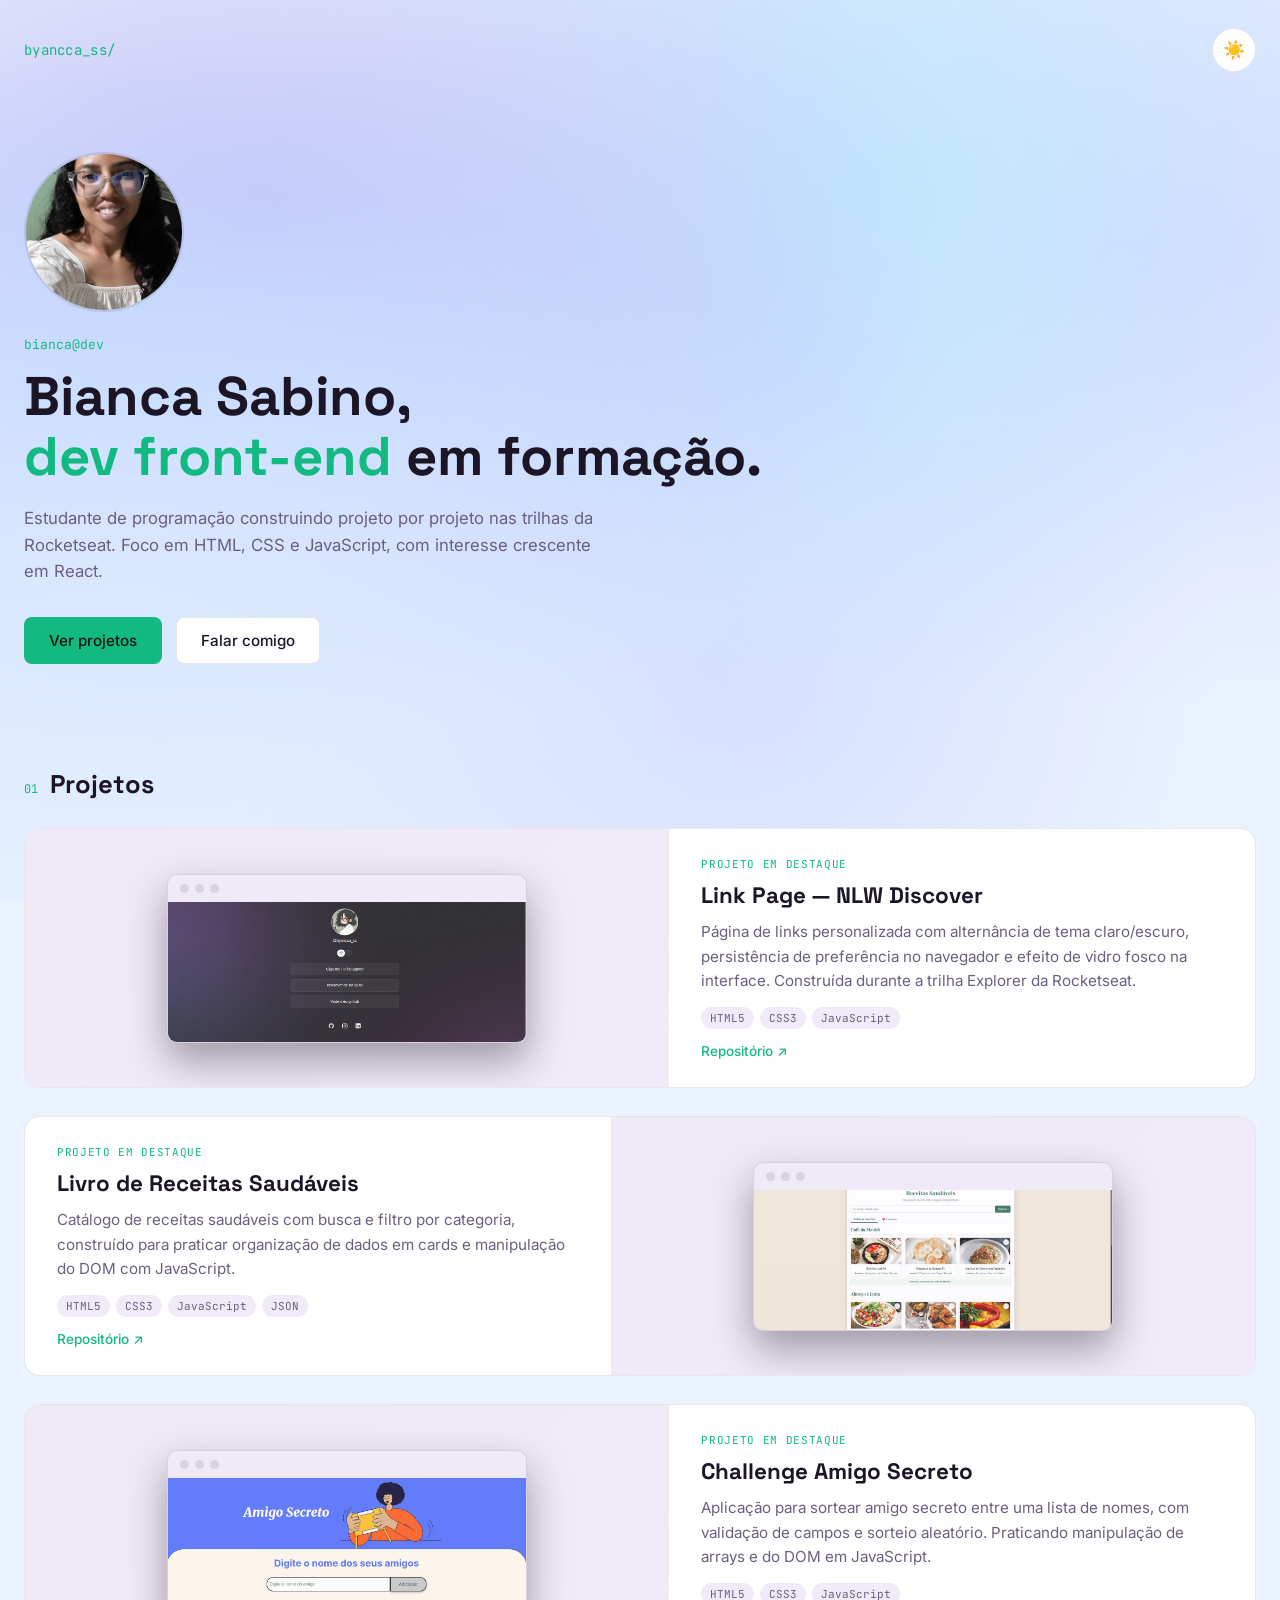
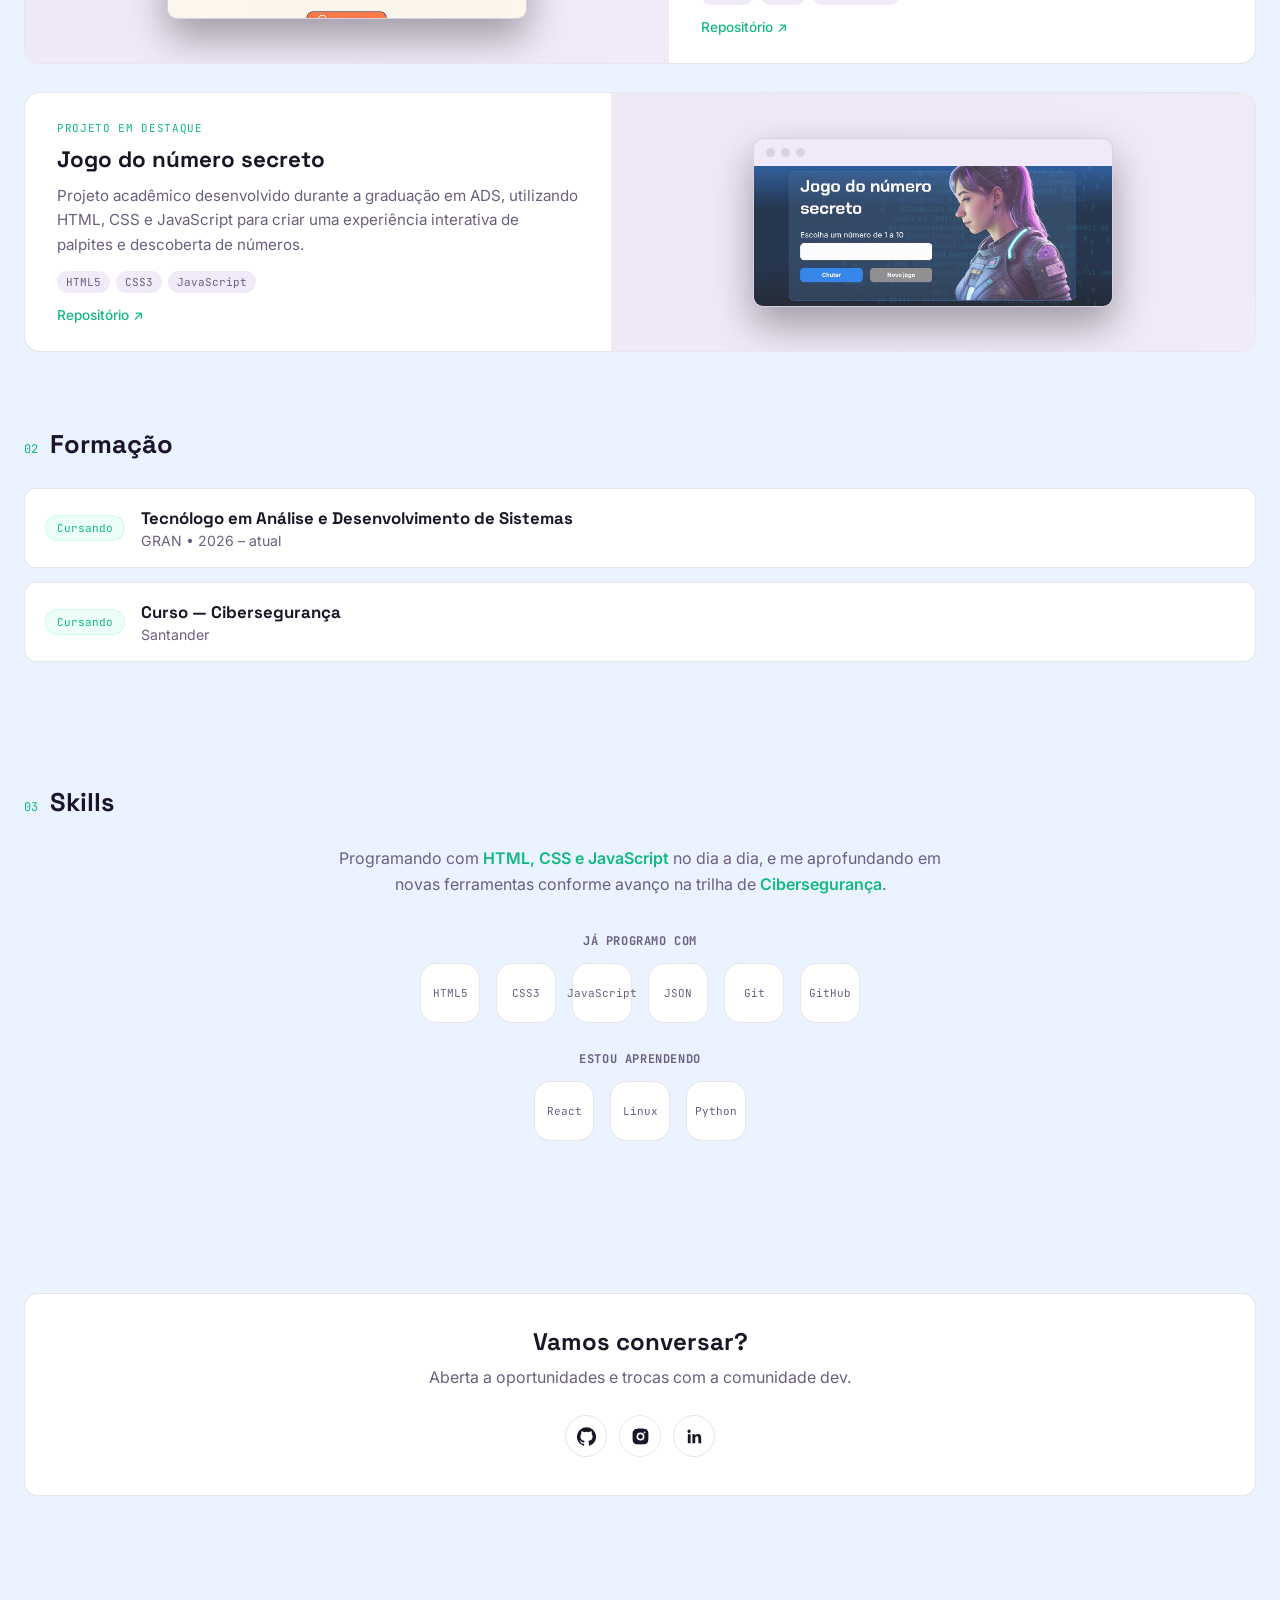
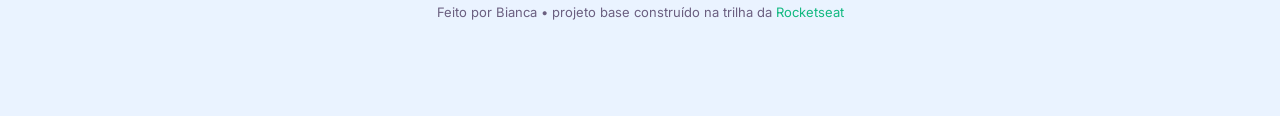
==== index.html @ 756ed92d "Move arquivos para raiz do repositório" ====
<!DOCTYPE html>
<html lang="pt-br">

<head>
  <meta charset="UTF-8" />
  <meta name="viewport" content="width=device-width, initial-scale=1.0" />
  <title>Bianca Sabino — Dev Front-end</title>
  <meta name="description" content="Portfólio de Bianca Sabino (@byancca_ss), desenvolvedora front-end em formação." />

  <link rel="preconnect" href="https://fonts.googleapis.com">
  <link rel="preconnect" href="https://fonts.gstatic.com" crossorigin>
  <link
    href="https://fonts.googleapis.com/css2?family=Space+Grotesk:wght@400..700&family=Inter:wght@400;500;600&family=JetBrains+Mono:wght@400;500&display=swap"
    rel="stylesheet">

  <link rel="stylesheet" href="style.css" />
</head>

<body>

  <div class="wrap">
    <header>
      <a href="#top" class="logo">byancca_ss/</a>
      <div class="header-actions">
        <button id="theme-toggle" aria-pressed="false" aria-label="Alternar para modo claro">🌙</button>
      </div>
    </header>

    <section class="hero" id="top">
      <img class="hero-avatar" src="./assets/avatar.png"
        alt="Ilustração de avatar de Bianca Sabino, estilo anime, óculos, cabelo cacheado escuro" />
      <p class="terminal-line"><span class="prompt">bianca@dev</span></p>
      <h1>Bianca Sabino,<br><span class="accent">dev front-end</span> em formação.</h1>
      <p class="lede">Estudante de programação construindo projeto por projeto nas trilhas da Rocketseat. Foco em HTML,
        CSS e JavaScript, com interesse crescente em React.</p>
      <div class="hero-ctas">
        <a class="btn btn-primary" href="#projects">Ver projetos</a>
        <a class="btn btn-ghost" href="#contact">Falar comigo</a>
      </div>
    </section>

    <!-- ===================== PROJETOS EM DESTAQUE ===================== -->
    <section id="projects">
      <div class="section-head">
        <span class="tag">01</span>
        <h2>Projetos</h2>
      </div>

      <div class="featured-projects">

        <article class="featured-card">
          <div class="featured-media">
            <div class="browser-mock">
              <div class="bar"><span></span><span></span><span></span></div>
              <div class="screen">
                <img src="./assets/projeto-1.jpg" alt="Print da tela do projeto Link Page"
                  onerror="this.style.display='none'">
              </div>
            </div>
          </div>
          <div class="featured-body">
            <span class="featured-eyebrow">Projeto em destaque</span>
            <h3>Link Page — NLW Discover</h3>
            <p>Página de links personalizada com alternância de tema claro/escuro, persistência de preferência no
              navegador e efeito de vidro fosco na interface. Construída durante a trilha Explorer da Rocketseat.</p>
            <div class="stack">
              <span>HTML5</span><span>CSS3</span><span>JavaScript</span>
            </div>
            <div class="project-links">
              <a href="https://github.com/Biannca-24/Projeto-discover-da-NLW" target="_blank" rel="noopener">Repositório
                ↗</a>
            </div>
          </div>
        </article>

        <article class="featured-card">
          <div class="featured-media">
            <div class="browser-mock">
              <div class="bar"><span></span><span></span><span></span></div>
              <div class="screen">
                <img src="./assets/projeto-2.jpg" alt="Print da tela do projeto Livro de Receitas Saudáveis"
                  onerror="this.style.display='none'">
              </div>
            </div>
          </div>
          <div class="featured-body">
            <span class="featured-eyebrow">Projeto em destaque</span>
            <h3>Livro de Receitas Saudáveis</h3>
            <p>Catálogo de receitas saudáveis com busca e filtro por categoria, construído para praticar organização de
              dados em cards e manipulação do DOM com JavaScript.</p>
            <div class="stack">
              <span>HTML5</span><span>CSS3</span><span>JavaScript</span><span>JSON</span>
            </div>
            <div class="project-links">
              <a href="https://github.com/Biannca-24/livro-de-receitas-saud-veis" target="_blank" rel="noopener">Repositório ↗</a>
            </div>
          </div>
        </article>

        <article class="featured-card">
          <div class="featured-media">
            <div class="browser-mock">
              <div class="bar"><span></span><span></span><span></span></div>
              <div class="screen">
                <img src="./assets/projeto-3.jpg" alt="Print da tela do projeto Amigo Secreto"
                  onerror="this.style.display='none'">
              </div>
            </div>
          </div>
          <div class="featured-body">
            <span class="featured-eyebrow">Projeto em destaque</span>
            <h3>Challenge Amigo Secreto</h3>
            <p>Aplicação para sortear amigo secreto entre uma lista de nomes, com validação de campos e sorteio
              aleatório. Praticando manipulação de arrays e do DOM em JavaScript.</p>
            <div class="stack">
              <span>HTML5</span><span>CSS3</span><span>JavaScript</span>
            </div>
            <div class="project-links">
              <a href="https://github.com/Biannca-24/challenge_amigo_secreto" target="_blank" rel="noopener">Repositório ↗</a>
            </div>
          </div>
        </article>


      <article class="featured-card">
        <div class="featured-media">
          <div class="browser-mock">
            <div class="bar"><span></span><span></span><span></span></div>
            <div class="screen">
              <img src="./assets/projeto-4.jpg" alt="Print da tela do projeto Amigo Secreto"
                onerror="this.style.display='none'">
            </div>
          </div>
        </div>
        <div class="featured-body">
          <span class="featured-eyebrow">Projeto em destaque</span>
          <h3>Jogo do número secreto</h3>
          <p>Projeto acadêmico desenvolvido durante a graduação em ADS, utilizando HTML, CSS e JavaScript para criar uma experiência interativa de palpites e descoberta de números.</p>
          <div class="stack">
            <span>HTML5</span><span>CSS3</span><span>JavaScript</span>
          </div>
          <div class="project-links">
            <a href="https://github.com/Biannca-24/jogo-do-numero-secreto/tree/main" target="_blank" rel="noopener">Repositório ↗</a>
          </div>
        </div>
      </article>

      <!-- ===================== FORMAÇÃO ===================== -->
      <section id="education">
        <div class="section-head">
          <span class="tag">02</span>
          <h2>Formação</h2>
        </div>
        <div class="education-list">

          <div class="education-item">
            <span class="education-status status-progress">Cursando</span>
            <div class="education-info">
              <h3>Tecnólogo em Análise e Desenvolvimento de Sistemas</h3>
              <p>GRAN • 2026 – atual</p>
            </div>
          </div>

          <div class="education-item">
            <span class="education-status status-progress">Cursando</span>
            <div class="education-info">
              <h3>Curso — Cibersegurança</h3>
              <p>Santander</p>
            </div>
          </div>

        </div>
      </section>

      <!-- ===================== SKILLS COM ÍCONES ===================== -->
      <section id="skills">
        <div class="section-head">
          <span class="tag">03</span>
          <h2>Skills</h2>
        </div>

        <div class="skills-intro">
          <p>Programando com <span class="accent">HTML, CSS e JavaScript</span> no dia a dia, e me aprofundando em
            novas ferramentas conforme avanço na trilha de <span class="accent">Cibersegurança</span>.</p>
        </div>

        <div class="icon-group">
          <h4>Já programo com</h4>
          <div class="icon-row">
            <div class="tech-icon">
              <img src="https://cdn.simpleicons.org/html5/E34F26" alt="HTML5" loading="lazy"
                onerror="if(!this.dataset.fallback){this.dataset.fallback='1';this.src='https://cdn.jsdelivr.net/npm/simple-icons@latest/icons/html5.svg';}else{this.classList.add('icon-error');}" />
              <span class="fallback">HTML5</span>
              <span class="tooltip">HTML5</span>
            </div>
            <div class="tech-icon">
              <img src="https://cdn.simpleicons.org/css3/1572B6" alt="CSS3" loading="lazy"
                onerror="if(!this.dataset.fallback){this.dataset.fallback='1';this.src='https://cdn.jsdelivr.net/npm/simple-icons@latest/icons/css3.svg';}else{this.classList.add('icon-error');}" />
              <span class="fallback">CSS3</span>
              <span class="tooltip">CSS3</span>
            </div>
            <div class="tech-icon">
              <img src="https://cdn.simpleicons.org/javascript/F7DF1E" alt="JavaScript" loading="lazy"
                onerror="if(!this.dataset.fallback){this.dataset.fallback='1';this.src='https://cdn.jsdelivr.net/npm/simple-icons@latest/icons/javascript.svg';}else{this.classList.add('icon-error');}" />
              <span class="fallback">JavaScript</span>
              <span class="tooltip">JavaScript</span>
            </div>
            <div class="tech-icon">
              <img src="https://cdn.simpleicons.org/json/F5DE19" alt="JSON" loading="lazy"
                onerror="if(!this.dataset.fallback){this.dataset.fallback='1';this.src='https://cdn.jsdelivr.net/npm/simple-icons@latest/icons/json.svg';}else{this.classList.add('icon-error');}" />
              <span class="fallback">JSON</span>
              <span class="tooltip">JSON</span>
            </div>
            <div class="tech-icon">
              <img src="https://cdn.simpleicons.org/git/F05032" alt="Git" loading="lazy"
                onerror="if(!this.dataset.fallback){this.dataset.fallback='1';this.src='https://cdn.jsdelivr.net/npm/simple-icons@latest/icons/git.svg';}else{this.classList.add('icon-error');}" />
              <span class="fallback">Git</span>
              <span class="tooltip">Git</span>
            </div>
            <div class="tech-icon">
              <img class="invertable" src="https://cdn.simpleicons.org/github/FFFFFF" alt="GitHub" loading="lazy"
                onerror="if(!this.dataset.fallback){this.dataset.fallback='1';this.src='https://cdn.jsdelivr.net/npm/simple-icons@latest/icons/github.svg';}else{this.classList.add('icon-error');}" />
              <span class="fallback">GitHub</span>
              <span class="tooltip">GitHub</span>
            </div>
          </div>
        </div>

        <div class="icon-group">
          <h4>Estou aprendendo</h4>
          <div class="icon-row">
            <div class="tech-icon">
              <img src="https://cdn.simpleicons.org/react/61DAFB" alt="React" loading="lazy"
                onerror="if(!this.dataset.fallback){this.dataset.fallback='1';this.src='https://cdn.jsdelivr.net/npm/simple-icons@latest/icons/react.svg';}else{this.classList.add('icon-error');}" />
              <span class="fallback">React</span>
              <span class="tooltip">React</span>
            </div>
            <div class="tech-icon">
              <img src="https://cdn.simpleicons.org/linux/FCC624" alt="Linux" loading="lazy"
                onerror="if(!this.dataset.fallback){this.dataset.fallback='1';this.src='https://cdn.jsdelivr.net/npm/simple-icons@latest/icons/linux.svg';}else{this.classList.add('icon-error');}" />
              <span class="fallback">Linux</span>
              <span class="tooltip">Linux</span>
            </div>
            <div class="tech-icon">
              <img src="https://cdn.simpleicons.org/python/3776AB" alt="Python" loading="lazy"
                onerror="if(!this.dataset.fallback){this.dataset.fallback='1';this.src='https://cdn.jsdelivr.net/npm/simple-icons@latest/icons/python.svg';}else{this.classList.add('icon-error');}" />
              <span class="fallback">Python</span>
              <span class="tooltip">Python</span>
            </div>
          </div>
        </div>
      </section>

      <!-- ===================== CONTATO ===================== -->
      <section id="contact">
        <div class="contact-card">
          <h2 class="contact-title">Vamos conversar?</h2>
          <p>Aberta a oportunidades e trocas com a comunidade dev.</p>
          <div class="social-row">
            <a href="https://github.com/Biannca-24" target="_blank" rel="noopener" aria-label="GitHub">
              <svg viewBox="0 0 24 24">
                <path
                  d="M12 .3a12 12 0 0 0-3.79 23.4c.6.11.82-.26.82-.58v-2.03c-3.34.73-4.04-1.61-4.04-1.61-.55-1.39-1.34-1.76-1.34-1.76-1.09-.75.08-.73.08-.73 1.2.09 1.84 1.24 1.84 1.24 1.07 1.83 2.81 1.3 3.5.99.11-.78.42-1.3.76-1.6-2.67-.3-5.47-1.33-5.47-5.93 0-1.31.47-2.38 1.24-3.22-.12-.3-.54-1.52.12-3.18 0 0 1.01-.32 3.3 1.23a11.5 11.5 0 0 1 6 0c2.29-1.55 3.3-1.23 3.3-1.23.66 1.66.24 2.88.12 3.18.77.84 1.24 1.91 1.24 3.22 0 4.61-2.81 5.63-5.49 5.92.43.37.81 1.1.81 2.22v3.29c0 .32.22.7.83.58A12 12 0 0 0 12 .3Z" />
              </svg>
            </a>
            <a href="https://www.instagram.com/byancca_ss/" target="_blank" rel="noopener" aria-label="Instagram">
              <svg viewBox="0 0 24 24" fill-rule="evenodd" clip-rule="evenodd">
                <path
                  d="M12 2c2.72 0 3.06.01 4.12.06 1.06.05 1.79.22 2.43.47.66.26 1.21.6 1.76 1.15.55.55.9 1.1 1.15 1.76.25.64.42 1.37.47 2.43.05 1.06.06 1.4.06 4.13s-.01 3.06-.06 4.12c-.05 1.06-.22 1.79-.47 2.43a4.9 4.9 0 0 1-1.15 1.76 4.9 4.9 0 0 1-1.76 1.15c-.64.25-1.37.42-2.43.47-1.06.05-1.4.06-4.12.06s-3.06-.01-4.13-.06c-1.06-.05-1.79-.22-2.43-.47a4.9 4.9 0 0 1-1.76-1.15 4.9 4.9 0 0 1-1.15-1.76c-.25-.64-.42-1.37-.47-2.43C2.01 15.06 2 14.72 2 12s.01-3.06.06-4.12c.05-1.06.22-1.79.47-2.43a4.9 4.9 0 0 1 1.15-1.76A4.9 4.9 0 0 1 5.44 2.53c.64-.25 1.37-.42 2.43-.47C8.94 2.01 9.28 2 12 2Zm0 5a5 5 0 1 1 0 10 5 5 0 0 1 0-10Zm0 2a3 3 0 1 0 0 6 3 3 0 0 0 0-6Zm5.2-3.4a1.17 1.17 0 1 1 0 2.34 1.17 1.17 0 0 1 0-2.34Z" />
              </svg>
            </a>
            <a href="https://www.linkedin.com/in/bianca-sabino-b0027b300/" target="_blank" rel="noopener"
              aria-label="LinkedIn">
              <svg viewBox="0 0 24 24">
                <path
                  d="M20.45 20.45h-3.56v-5.57c0-1.33-.02-3.04-1.85-3.04-1.86 0-2.14 1.45-2.14 2.94v5.67H9.34V9h3.42v1.56h.05c.48-.9 1.63-1.85 3.36-1.85 3.6 0 4.27 2.37 4.27 5.45v6.29ZM5.34 7.43a2.07 2.07 0 1 1 0-4.13 2.07 2.07 0 0 1 0 4.13ZM7.12 20.45H3.55V9h3.57v11.45Z" />
              </svg>
            </a>
          </div>
        </div>
      </section>

      <footer>
        Feito por Bianca • projeto base construído na trilha da <a href="https://rocketseat.com.br" target="_blank"
          rel="noopener">Rocketseat</a>
      </footer>
  </div>

  <script src="script.js"></script>
</body>

</html>
---- style.css ----
/* =========================================
   1. VARIÁVEIS DE TEMA (dark = padrão, light = classe .light no <html>)
   ========================================= */
:root {
  --bg: #100c18;
  --bg-2: #17111f;
  --surface: #1c1526;
  --surface-hover: #241b33;
  --stroke: rgba(255, 255, 255, 0.09);
  --text: #f3eefb;
  --muted: #a898c2;
  --mint: #7ef9c4;
  --pink: #ff7ab8;
  --accent: #38bdf8;

  /* fundo em mesh gradient (tons de azul) */
  --bg-color: #0a0e1a;
  --bg-gradient:
    radial-gradient(at 10.41% 69.15%, #0a0e1a 0px, transparent 50%),
    radial-gradient(at 14.86% 43.06%, #1e3a8a 0px, transparent 50%),
    radial-gradient(at 19.81% 24.96%, #4c3aad 0px, transparent 50%),
    radial-gradient(at 65.17% 21.68%, #38bdf8 0px, transparent 50%),
    radial-gradient(at 55.71% 73.62%, #6c8dfa 0px, transparent 50%),
    radial-gradient(at 88.71% 27.36%, #6e78ff 0px, transparent 50%);
}

html.light {
  --bg: #f6f2fb;
  --bg-2: #efe8f7;
  --surface: #ffffff;
  --surface-hover: #f1eaf9;
  --stroke: rgba(20, 10, 30, 0.1);
  --text: #1b1526;
  --muted: #6b5f80;
  --mint: #12b981;
  --pink: #d1428a;
  --accent: #0284c7;

  /* mesma paleta azul, só que clara — pro modo light */
  --bg-color: #eaf3ff;
  --bg-gradient:
    radial-gradient(at 10.41% 69.15%, #dbe9ff 0px, transparent 50%),
    radial-gradient(at 14.86% 43.06%, #bcd4ff 0px, transparent 50%),
    radial-gradient(at 19.81% 24.96%, #c9c3f5 0px, transparent 50%),
    radial-gradient(at 65.17% 21.68%, #bfe8fd 0px, transparent 50%),
    radial-gradient(at 55.71% 73.62%, #d3ddff 0px, transparent 50%),
    radial-gradient(at 88.71% 27.36%, #d6d9ff 0px, transparent 50%);
}

/* =========================================
   2. RESET BÁSICO
   ========================================= */
* { margin: 0; padding: 0; box-sizing: border-box; }
html { scroll-behavior: smooth; }
a { color: inherit; }
img { display: block; max-width: 100%; }

:focus-visible {
  outline: 2px solid var(--accent);
  outline-offset: 3px;
  border-radius: 4px;
}

/* =========================================
   3. BODY / FUNDO EM MESH GRADIENT (azul)
   ========================================= */
body {
  background-color: var(--bg-color);
  background-image: var(--bg-gradient);
  background-attachment: fixed;
  color: var(--text);
  font-family: 'Inter', sans-serif;
  transition: background-color 0.4s ease, color 0.3s ease;
  min-height: 100vh;
  overflow-x: hidden;
}

/* .wrap agora é fluido: cresce até 1300px, mas nunca estoura a tela */
.wrap {
  width: 100%;
  max-width: 1300px;
  margin: 0 auto;
  padding: 0 24px;
}

/* =========================================
   4. HEADER (logo + botão de tema)
   ========================================= */
header {
  display: flex;
  align-items: center;
  justify-content: space-between;
  padding: 28px 0 8px;
}

.logo {
  font-family: 'JetBrains Mono', monospace;
  font-size: 14px;
  color: var(--mint);
  text-decoration: none;
  letter-spacing: 0.02em;
}

#theme-toggle {
  width: 44px;
  height: 44px;
  border-radius: 50%;
  border: 1px solid var(--stroke);
  background: var(--surface);
  cursor: pointer;
  font-size: 18px;
  display: flex;
  align-items: center;
  justify-content: center;
  transition: background 0.2s, border-color 0.2s;
}
#theme-toggle:hover { background: var(--surface-hover); border-color: var(--mint); }

/* =========================================
   5. HERO
   ========================================= */
.hero { padding: 72px 0 56px; }

.hero-avatar {
  width: 160px;
  height: 160px;
  border-radius: 50%;
  border: 2px solid var(--stroke);
  object-fit: cover;
  margin-bottom: 24px;
}

.terminal-line {
  font-family: 'JetBrains Mono', monospace;
  font-size: 13px;
  color: var(--muted);
  margin-bottom: 14px;
}
.terminal-line .prompt { color: var(--mint); }

h1 {
  font-family: 'Space Grotesk', sans-serif;
  font-weight: 700;
  font-size: clamp(2rem, 6vw, 3.4rem);
  line-height: 1.1;
  margin-bottom: 18px;
}
h1 .accent { color: var(--mint); }

.hero p.lede {
  max-width: 52ch;
  color: var(--muted);
  font-size: 1.05rem;
  line-height: 1.6;
  margin-bottom: 32px;
}

.hero-ctas {
  display: flex;
  flex-wrap: wrap;
  gap: 14px;
}

.btn {
  display: inline-flex;
  align-items: center;
  gap: 8px;
  padding: 13px 24px;
  border-radius: 8px;
  text-decoration: none;
  font-weight: 500;
  font-size: 0.95rem;
  transition: transform 0.15s ease, background 0.2s;
  border: 1px solid transparent;
}
.btn-primary { background: var(--mint); color: #0d1410; }
.btn-primary:hover { transform: translateY(-2px); }

.btn-ghost {
  border-color: var(--stroke);
  color: var(--text);
  background: var(--surface);
}
.btn-ghost:hover { border-color: var(--mint); transform: translateY(-2px); }

/* =========================================
   6. CABEÇALHO DE SEÇÃO
   ========================================= */
section { padding: 48px 0; }

.section-head {
  display: flex;
  align-items: baseline;
  gap: 12px;
  margin-bottom: 28px;
}
.section-head .tag {
  font-family: 'JetBrains Mono', monospace;
  font-size: 12px;
  color: var(--mint);
}
.section-head h2 {
  font-family: 'Space Grotesk', sans-serif;
  font-size: 1.6rem;
  font-weight: 700;
}

/* =========================================
   7. PROJETOS EM DESTAQUE (featured, imagem + texto alternando lado)
   ========================================= */
.featured-projects {
  display: flex;
  flex-direction: column;
  gap: 28px;
}

.featured-card {
  display: grid;
  grid-template-columns: 1.1fr 1fr;
  gap: 0;
  background: var(--surface);
  border: 1px solid var(--stroke);
  border-radius: 16px;
  overflow: hidden;
  transition: border-color 0.2s, transform 0.2s;
}
.featured-card:hover { border-color: var(--mint); transform: translateY(-3px); }

/* inverte a ordem visual em cards pares, criando o zig-zag */
.featured-card:nth-child(even) { grid-template-columns: 1fr 1.1fr; }
.featured-card:nth-child(even) .featured-media { order: 2; }
.featured-card:nth-child(even) .featured-body { order: 1; }

.featured-media {
  position: relative;
  background: linear-gradient(135deg, var(--bg-2), var(--surface-hover));
  min-height: 220px;
  display: flex;
  align-items: center;
  justify-content: center;
  padding: 24px;
}

/* "mockup" de navegador feito só em CSS, sem precisar de print real */
.browser-mock {
  width: 100%;
  max-width: 360px;
  border-radius: 10px;
  overflow: hidden;
  border: 1px solid var(--stroke);
  background: var(--bg-2);
  box-shadow: 0 18px 40px rgba(0,0,0,0.35);
}
.browser-mock .bar {
  display: flex;
  gap: 6px;
  padding: 9px 12px;
  background: rgba(255,255,255,0.04);
}
.browser-mock .bar span {
  width: 9px; height: 9px; border-radius: 50%;
  background: var(--stroke);
}
.browser-mock .screen {
  position: relative;
  height: 140px;
  overflow: hidden;
  background: var(--bg-gradient), var(--bg-color);
  background-size: cover;
  opacity: 0.85;
}

/* print real do projeto — cobre o gradiente quando existe */
.browser-mock .screen img {
  position: absolute;
  inset: 0;
  width: 100%;
  height: 100%;
  object-fit: cover;
}

.featured-body {
  padding: 28px 32px;
  display: flex;
  flex-direction: column;
  justify-content: center;
  gap: 10px;
}

.featured-eyebrow {
  font-family: 'JetBrains Mono', monospace;
  font-size: 11px;
  color: var(--mint);
  text-transform: uppercase;
  letter-spacing: 0.06em;
}

.featured-body h3 {
  font-family: 'Space Grotesk', sans-serif;
  font-size: 1.4rem;
}

.featured-body p {
  color: var(--muted);
  font-size: 0.95rem;
  line-height: 1.6;
}

/* cards simples (sem imagem) — usados pros próximos projetos a adicionar */
.projects-grid {
  display: grid;
  grid-template-columns: repeat(auto-fit, minmax(240px, 1fr));
  gap: 20px;
  margin-top: 20px;
}

.project-card {
  background: var(--surface);
  border: 1px solid var(--stroke);
  border-radius: 12px;
  padding: 24px;
  display: flex;
  flex-direction: column;
  gap: 12px;
  transition: border-color 0.2s, transform 0.2s;
}
.project-card:hover { border-color: var(--mint); transform: translateY(-3px); }

.project-card .index {
  font-family: 'JetBrains Mono', monospace;
  font-size: 12px;
  color: var(--muted);
}

.project-card h3 {
  font-family: 'Space Grotesk', sans-serif;
  font-size: 1.15rem;
}

.project-card p {
  color: var(--muted);
  font-size: 0.92rem;
  line-height: 1.55;
  flex-grow: 1;
}

.stack {
  display: flex;
  flex-wrap: wrap;
  gap: 6px;
  margin: 4px 0;
}
.stack span {
  font-family: 'JetBrains Mono', monospace;
  font-size: 11px;
  padding: 4px 9px;
  border-radius: 999px;
  background: var(--surface-hover);
  color: var(--muted);
}

.project-links {
  display: flex;
  gap: 16px;
  font-size: 0.85rem;
  font-weight: 500;
}
.project-links a { text-decoration: none; color: var(--mint); }
.project-links a:hover { text-decoration: underline; }

.project-card.empty {
  border-style: dashed;
  align-items: flex-start;
  justify-content: center;
  color: var(--muted);
}
.project-card.empty h3 { color: var(--muted); }

/* =========================================
   7b. FORMAÇÃO
   ========================================= */
.education-list {
  display: flex;
  flex-direction: column;
  gap: 14px;
}

.education-item {
  background: var(--surface);
  border: 1px solid var(--stroke);
  border-radius: 12px;
  padding: 18px 20px;
  display: flex;
  align-items: center;
  gap: 16px;
  transition: border-color 0.2s, transform 0.2s;
}
.education-item:hover { border-color: var(--mint); transform: translateY(-2px); }

.education-status {
  flex-shrink: 0;
  font-family: 'JetBrains Mono', monospace;
  font-size: 11px;
  padding: 5px 11px;
  border-radius: 999px;
  white-space: nowrap;
}
.status-progress {
  background: rgba(126, 249, 196, 0.14);
  color: var(--mint);
  border: 1px solid rgba(126, 249, 196, 0.3);
}
.status-done {
  background: var(--surface-hover);
  color: var(--muted);
  border: 1px solid var(--stroke);
}

.education-info h3 {
  font-family: 'Space Grotesk', sans-serif;
  font-size: 1.05rem;
  margin-bottom: 3px;
}
.education-info p {
  color: var(--muted);
  font-size: 0.88rem;
}

/* =========================================
   8. SKILLS — ícones das linguagens/ferramentas
   ========================================= */
.skills-intro {
  text-align: center;
  max-width: 620px;
  margin: 0 auto 36px;
}
.skills-intro p {
  color: var(--muted);
  font-size: 1rem;
  line-height: 1.6;
}
.skills-intro .accent { color: var(--mint); font-weight: 600; }

.icon-group {
  margin-bottom: 28px;
}
.icon-group h4 {
  font-family: 'JetBrains Mono', monospace;
  font-size: 12px;
  color: var(--muted);
  text-transform: uppercase;
  letter-spacing: 0.05em;
  margin-bottom: 14px;
  text-align: center;
}

.icon-row {
  display: flex;
  flex-wrap: wrap;
  justify-content: center;
  gap: 16px;
}

.tech-icon {
  width: 60px;
  height: 60px;
  border-radius: 16px;
  background: var(--surface);
  border: 1px solid var(--stroke);
  display: flex;
  align-items: center;
  justify-content: center;
  transition: transform 0.2s ease, border-color 0.2s ease, box-shadow 0.2s ease;
  position: relative;
}
.tech-icon:hover {
  transform: translateY(-4px);
  border-color: var(--mint);
  box-shadow: 0 8px 24px rgba(126, 249, 196, 0.18);
}
.tech-icon img { width: 30px; height: 30px; }

/* ícone branco (GitHub) vira escuro no modo claro, pra não sumir no fundo claro */
html.light .tech-icon img.invertable {
  filter: invert(1);
}

/* se a imagem do ícone não carregar, mostra as iniciais no lugar em vez de sumir */
.tech-icon img.icon-error {
  display: none;
}
.tech-icon .fallback {
  display: none;
  font-family: 'JetBrains Mono', monospace;
  font-size: 11px;
  color: var(--muted);
}
.tech-icon:has(img.icon-error) .fallback {
  display: block;
}

.tech-icon .tooltip {
  position: absolute;
  bottom: -26px;
  left: 50%;
  transform: translateX(-50%);
  font-size: 11px;
  font-family: 'JetBrains Mono', monospace;
  color: var(--muted);
  white-space: nowrap;
  opacity: 0;
  transition: opacity 0.2s ease;
  pointer-events: none;
}
.tech-icon:hover .tooltip { opacity: 1; }

/* =========================================
   9. CONTATO / RODAPÉ
   ========================================= */
.contact-card {
  margin: 0 auto;
  background: var(--surface);
  border: 1px solid var(--stroke);
  border-radius: 14px;
  padding: 32px 28px;
  text-align: center;
}
.contact-title {
  font-family: 'Space Grotesk', sans-serif;
  font-size: 1.5rem;
}
.contact-card p { color: var(--muted); margin: 10px 0 22px; }

.social-row {
  display: flex;
  justify-content: center;
  gap: 12px;
  padding: 6px 0;
}
.social-row a {
  width: 42px;
  height: 42px;
  border-radius: 50%;
  border: 1px solid var(--stroke);
  display: flex;
  align-items: center;
  justify-content: center;
  text-decoration: none;
  transition: background 0.2s, border-color 0.2s;
}
.social-row a:hover { background: var(--surface-hover); border-color: var(--mint); }
.social-row svg { width: 19px; height: 19px; fill: var(--text); }

footer {
  text-align: center;
  padding: 32px 0 48px;
  font-size: 13px;
  color: var(--muted);
}
footer a { color: var(--mint); text-decoration: none; }
footer a:hover { text-decoration: underline; }

/* =========================================
   10. RESPONSIVO
   ========================================= */

/* Tablets: reduz o padding lateral e ajusta o card em destaque */
@media (max-width: 860px) {
  .featured-card,
  .featured-card:nth-child(even) {
    grid-template-columns: 1fr;
  }
  .featured-card:nth-child(even) .featured-media { order: 1; }
  .featured-card:nth-child(even) .featured-body { order: 2; }
  .featured-body { padding: 24px; }
}

/* Celulares: reduz paddings, fontes e reorganiza header/hero */
@media (max-width: 600px) {
  .wrap { padding: 0 18px; }

  header { padding: 20px 0 4px; }

  .hero { padding: 48px 0 40px; }
  .hero-avatar { width: 112px; height: 112px; margin-bottom: 18px; }

  .hero-ctas .btn { flex: 1 1 auto; justify-content: center; }

  section { padding: 36px 0; }

  .contact-card { padding: 26px 20px; }

  .tech-icon { width: 52px; height: 52px; border-radius: 14px; }
  .tech-icon img { width: 26px; height: 26px; }
}

@media (min-width: 640px) {
  .skills-groups { grid-template-columns: repeat(3, 1fr); }
}

/* Respeita quem prefere menos animação no sistema */
@media (prefers-reduced-motion: reduce) {
  html { scroll-behavior: auto; }
  * { transition: none !important; }
}
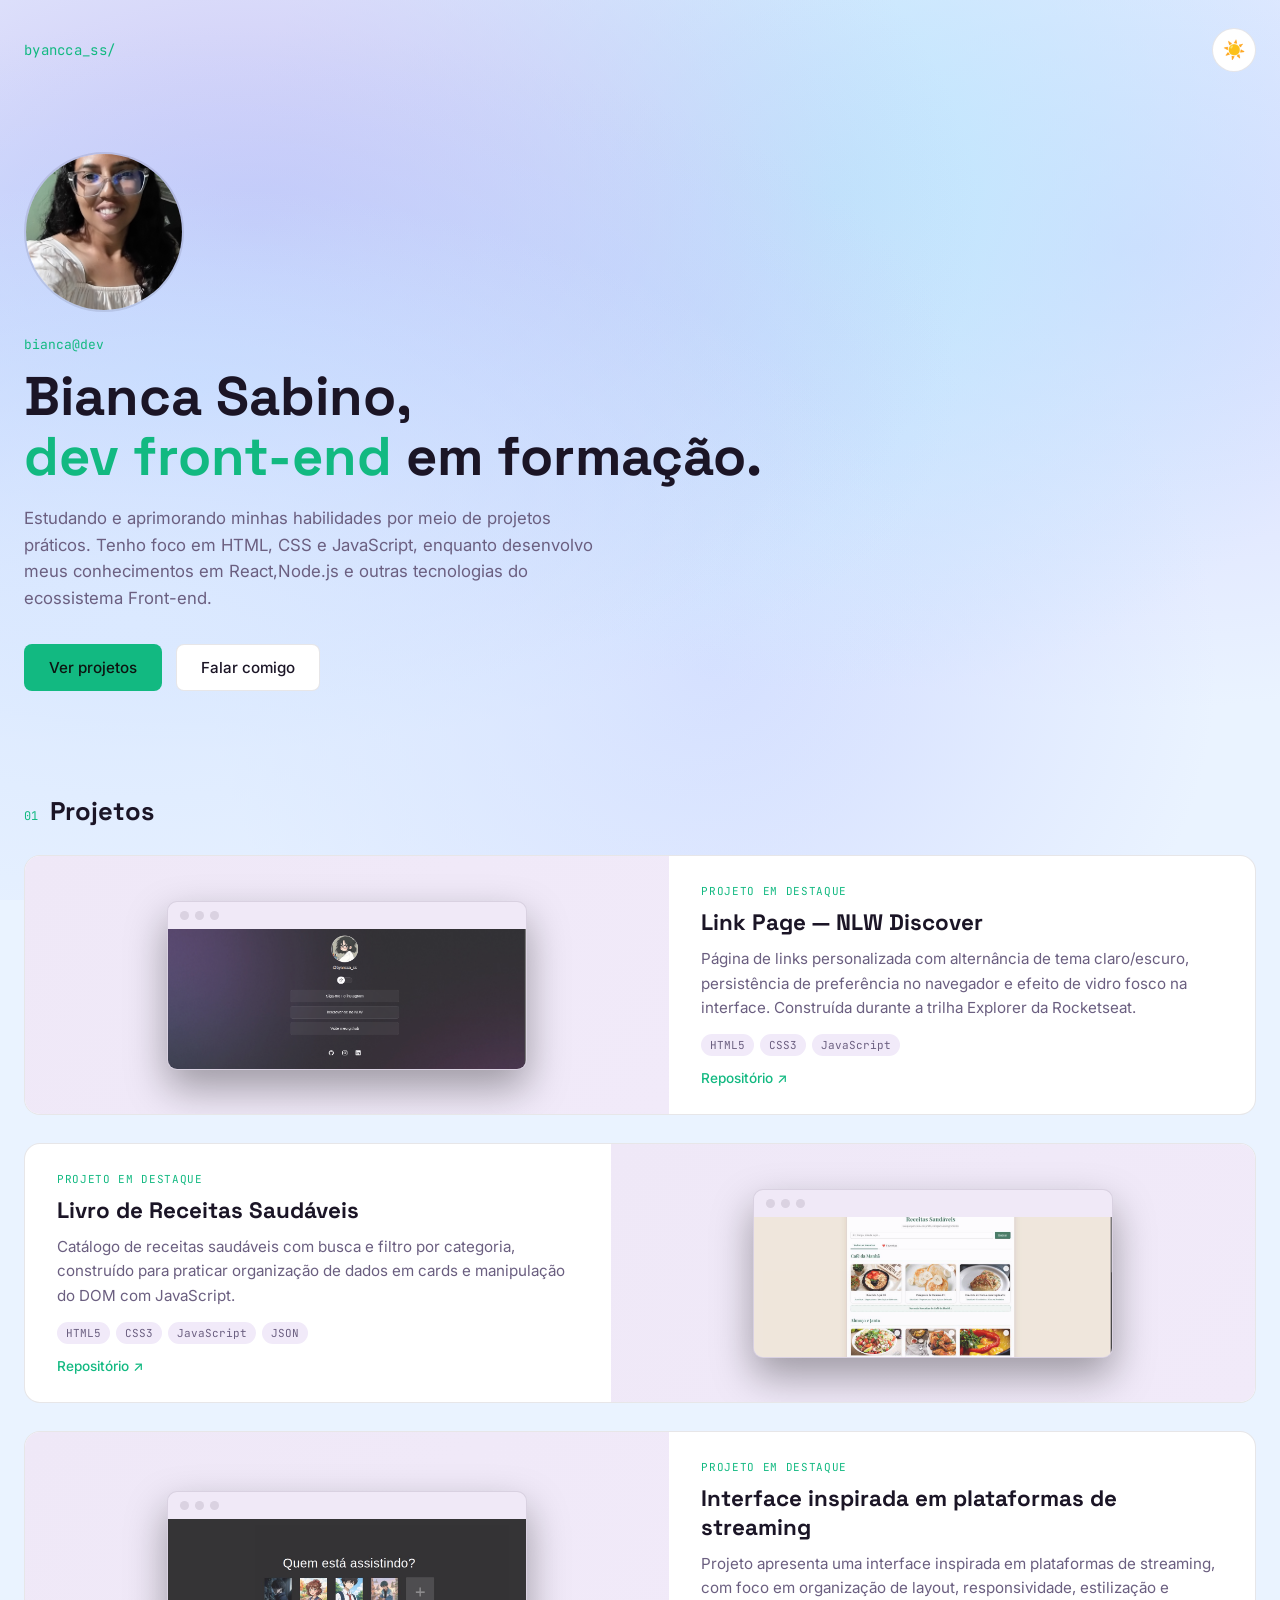
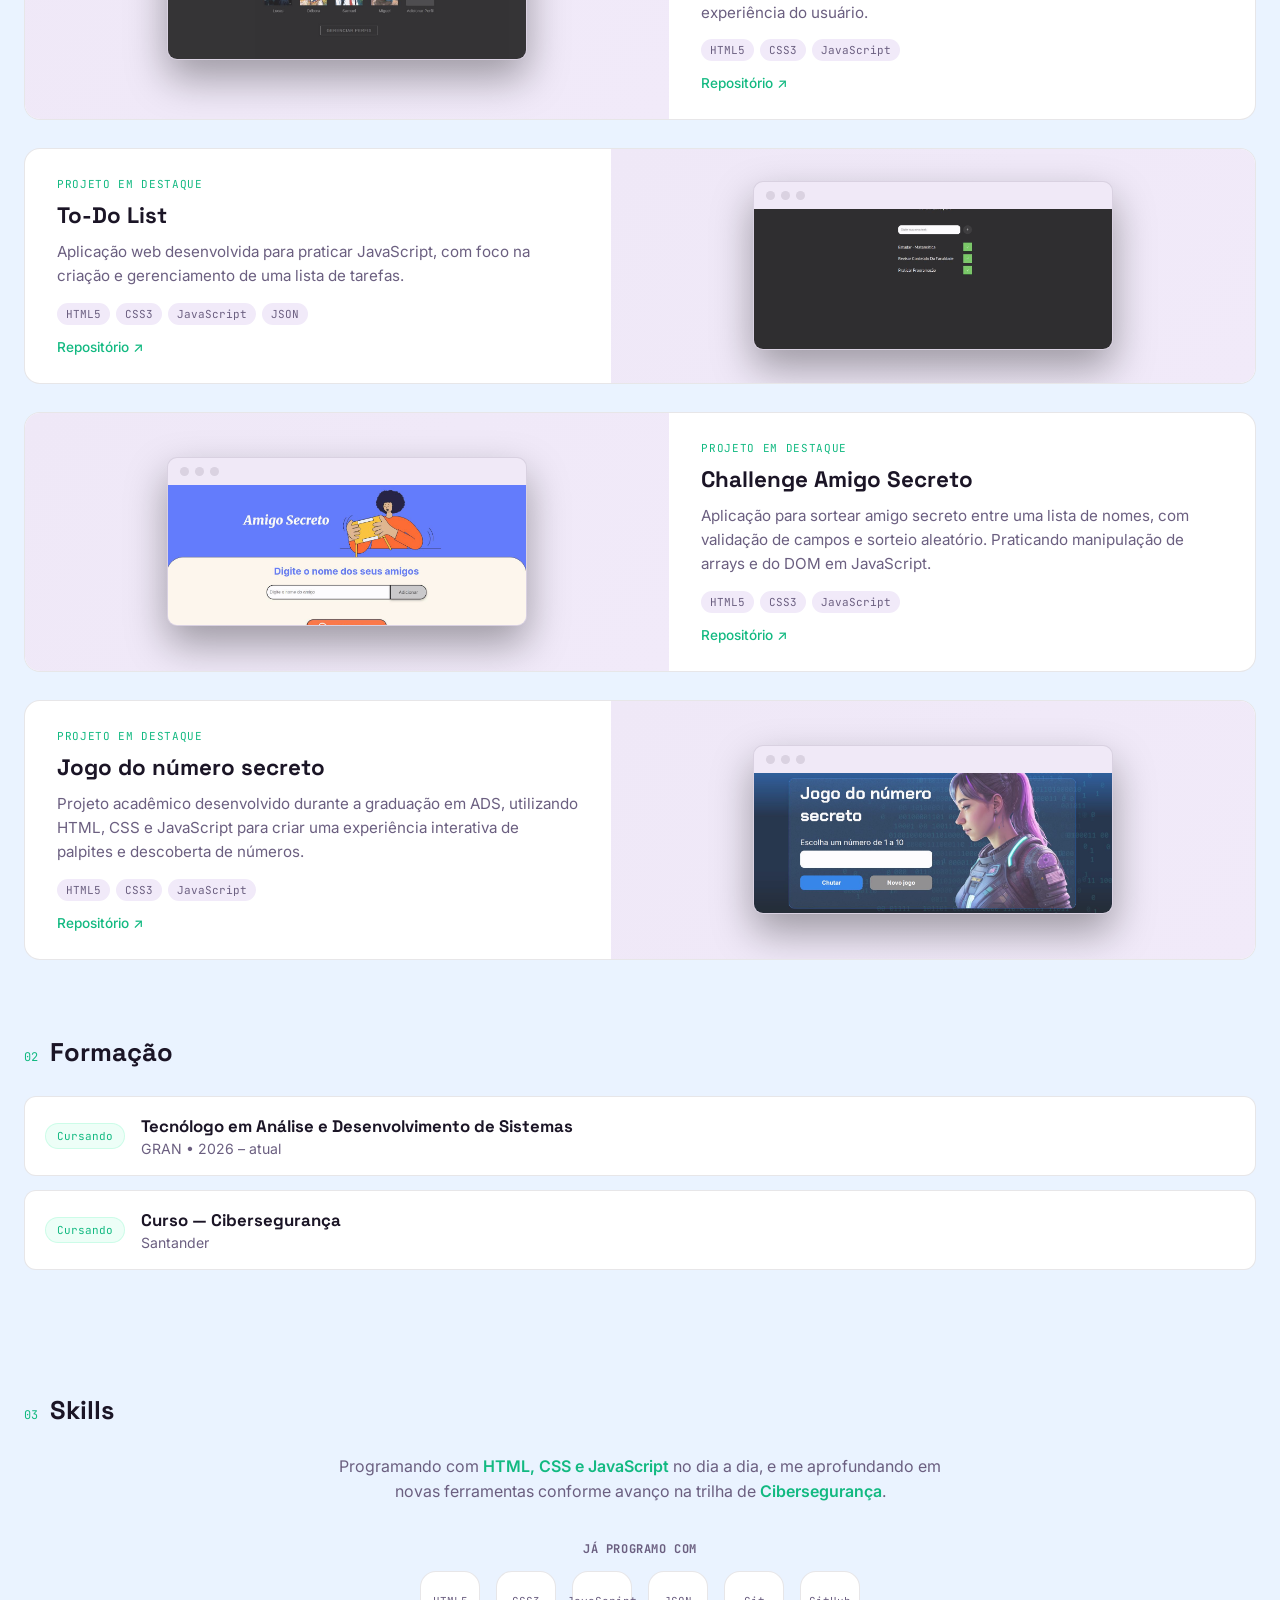
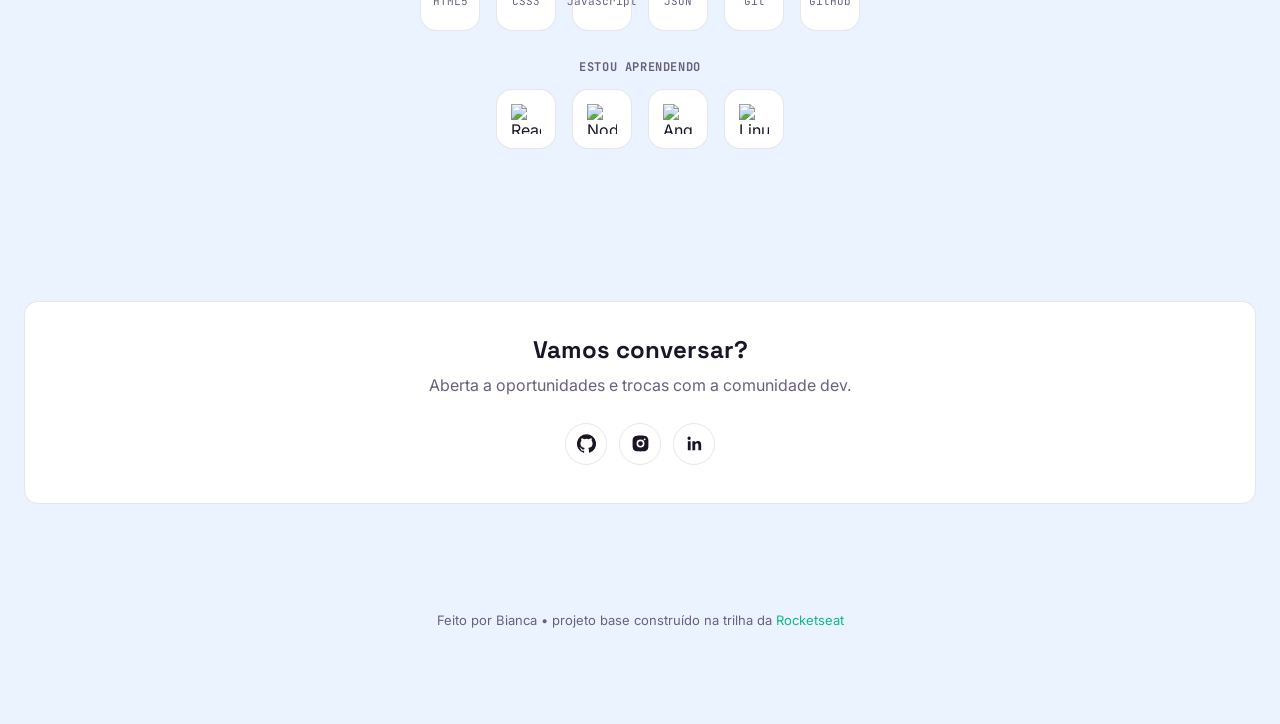
==== commit 2178ca8a: "descrição da mudança" ====
--- a/index.html
+++ b/index.html
@@ -31,8 +31,7 @@
         alt="Ilustração de avatar de Bianca Sabino, estilo anime, óculos, cabelo cacheado escuro" />
       <p class="terminal-line"><span class="prompt">bianca@dev</span></p>
       <h1>Bianca Sabino,<br><span class="accent">dev front-end</span> em formação.</h1>
-      <p class="lede">Estudante de programação construindo projeto por projeto nas trilhas da Rocketseat. Foco em HTML,
-        CSS e JavaScript, com interesse crescente em React.</p>
+      <p class="lede">Estudando e aprimorando minhas habilidades por meio de projetos práticos. Tenho foco em HTML, CSS e JavaScript, enquanto desenvolvo meus conhecimentos em React,Node.js e outras tecnologias do ecossistema Front-end.</p>
       <div class="hero-ctas">
         <a class="btn btn-primary" href="#projects">Ver projetos</a>
         <a class="btn btn-ghost" href="#contact">Falar comigo</a>
@@ -102,6 +101,56 @@
             <div class="browser-mock">
               <div class="bar"><span></span><span></span><span></span></div>
               <div class="screen">
+                <img src="./assets/projeto-5.jpg"
+                  alt="Print da tela do projeto interface inspirada em plataforma de streaming  "
+                  onerror="this.style.display='none'">
+              </div>
+            </div>
+          </div>
+          <div class="featured-body">
+            <span class="featured-eyebrow">Projeto em destaque</span>
+            <h3>Interface inspirada em plataformas de streaming</h3>
+            <p>Projeto apresenta uma interface inspirada em plataformas de streaming, com foco em organização de layout,
+              responsividade, estilização e experiência do usuário.</p>
+            <div class="stack">
+              <span>HTML5</span><span>CSS3</span><span>JavaScript</span>
+            </div>
+            <div class="project-links">
+              <a href="https://github.com/Biannca-24/netflix-clone" target="_blank" rel="noopener">Repositório ↗</a>
+            </div>
+          </div>
+        </article>
+
+          <article class="featured-card">
+          <div class="featured-media">
+            <div class="browser-mock">
+              <div class="bar"><span></span><span></span><span></span></div>
+              <div class="screen">
+                <img src="./assets/projeto-6.jpg" alt="Print da tela do projeto To-Do List"
+                  onerror="this.style.display='none'">
+              </div>
+            </div>
+          </div>
+          <div class="featured-body">
+            <span class="featured-eyebrow">Projeto em destaque</span>
+            <h3>To-Do List</h3>
+            <p>Aplicação web desenvolvida para praticar JavaScript, com foco na criação e gerenciamento de uma lista de
+              tarefas.</p>
+            <div class="stack">
+              <span>HTML5</span><span>CSS3</span><span>JavaScript</span><span>JSON</span>
+            </div>
+            <div class="project-links">
+              <a href="https://github.com/Biannca-24/to-do-list-javascript/" target="_blank" rel="noopener">Repositório
+                ↗</a>
+            </div>
+          </div>
+        </article>
+
+        <article class="featured-card">
+          <div class="featured-media">
+            <div class="browser-mock">
+              <div class="bar"><span></span><span></span><span></span></div>
+              <div class="screen">
                 <img src="./assets/projeto-3.jpg" alt="Print da tela do projeto Amigo Secreto"
                   onerror="this.style.display='none'">
               </div>
@@ -127,7 +176,7 @@
           <div class="browser-mock">
             <div class="bar"><span></span><span></span><span></span></div>
             <div class="screen">
-              <img src="./assets/projeto-4.jpg" alt="Print da tela do projeto Amigo Secreto"
+              <img src="./assets/projeto-4.jpg" alt="Print da tela do projeto número secreto"
                 onerror="this.style.display='none'">
             </div>
           </div>
@@ -226,27 +275,39 @@
           </div>
         </div>
 
-        <div class="icon-group">
-          <h4>Estou aprendendo</h4>
-          <div class="icon-row">
-            <div class="tech-icon">
-              <img src="https://cdn.simpleicons.org/react/61DAFB" alt="React" loading="lazy"
-                onerror="if(!this.dataset.fallback){this.dataset.fallback='1';this.src='https://cdn.jsdelivr.net/npm/simple-icons@latest/icons/react.svg';}else{this.classList.add('icon-error');}" />
-              <span class="fallback">React</span>
-              <span class="tooltip">React</span>
-            </div>
-            <div class="tech-icon">
-              <img src="https://cdn.simpleicons.org/linux/FCC624" alt="Linux" loading="lazy"
-                onerror="if(!this.dataset.fallback){this.dataset.fallback='1';this.src='https://cdn.jsdelivr.net/npm/simple-icons@latest/icons/linux.svg';}else{this.classList.add('icon-error');}" />
-              <span class="fallback">Linux</span>
-              <span class="tooltip">Linux</span>
-            </div>
-            <div class="tech-icon">
-              <img src="https://cdn.simpleicons.org/python/3776AB" alt="Python" loading="lazy"
-                onerror="if(!this.dataset.fallback){this.dataset.fallback='1';this.src='https://cdn.jsdelivr.net/npm/simple-icons@latest/icons/python.svg';}else{this.classList.add('icon-error');}" />
-              <span class="fallback">Python</span>
-              <span class="tooltip">Python</span>
-            </div>
+        
+          <div class="icon-group">
+            <h4>Estou aprendendo</h4>
+
+            <div class="icon-row">
+
+              <!-- React -->
+              <div class="tech-icon">
+                <img src="https://cdn.simpleicons.org/react/61DAFB" alt="React" loading="lazy" />
+                <span class="fallback">React</span>
+                <span class="tooltip">React</span>
+              </div>
+
+              <!-- Node.js -->
+              <div class="tech-icon">
+                <img src="https://cdn.simpleicons.org/nodedotjs/339933" alt="Node.js" loading="lazy" />
+                <span class="fallback">Node.js</span>
+                <span class="tooltip">Node.js</span>
+              </div>
+
+              <!-- Angular -->
+              <div class="tech-icon">
+                <img src="https://cdn.simpleicons.org/angular/DD0031" alt="Angular" loading="lazy" />
+                <span class="fallback">Angular</span>
+                <span class="tooltip">Angular</span>
+              </div>
+
+              <!-- Linux -->
+              <div class="tech-icon">
+                <img src="https://cdn.simpleicons.org/linux/FCC624" alt="Linux" loading="lazy" />
+                <span class="fallback">Linux</span>
+                <span class="tooltip">Linux</span>
+              </div>
           </div>
         </div>
       </section>
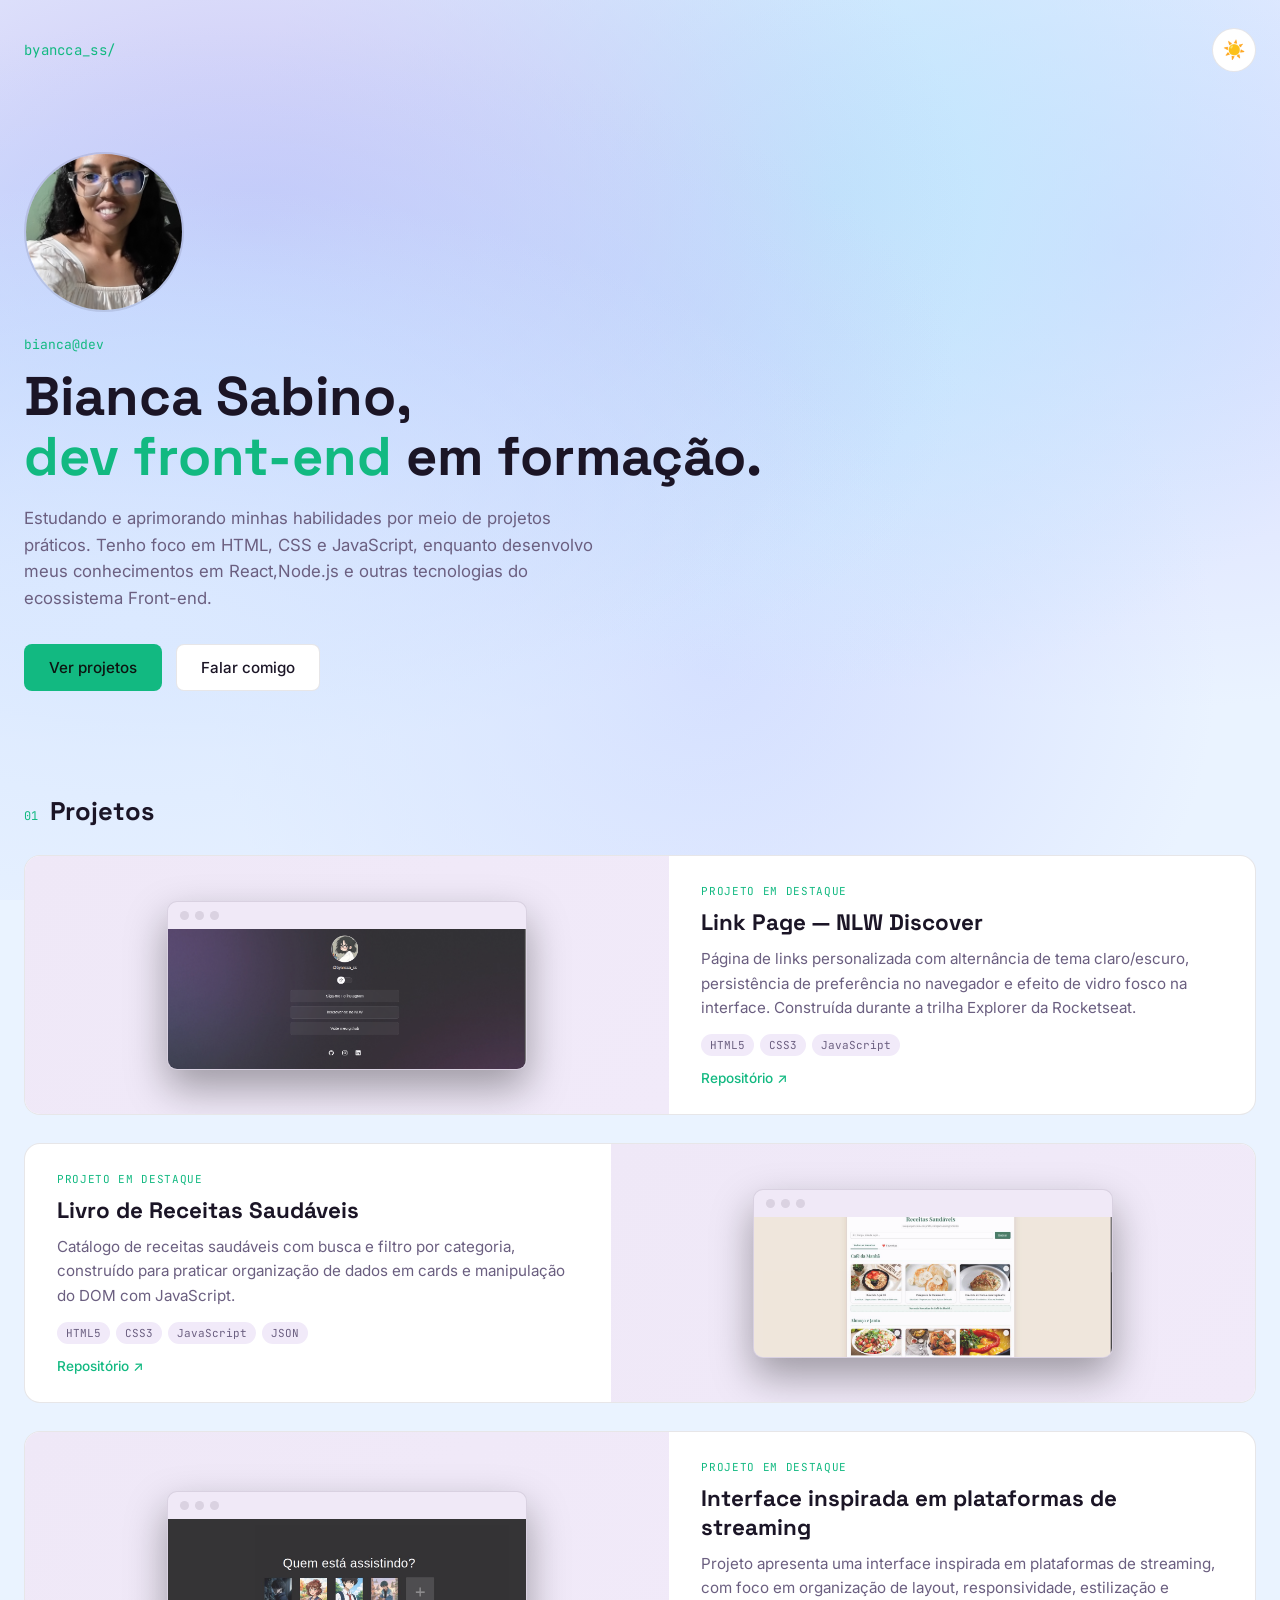
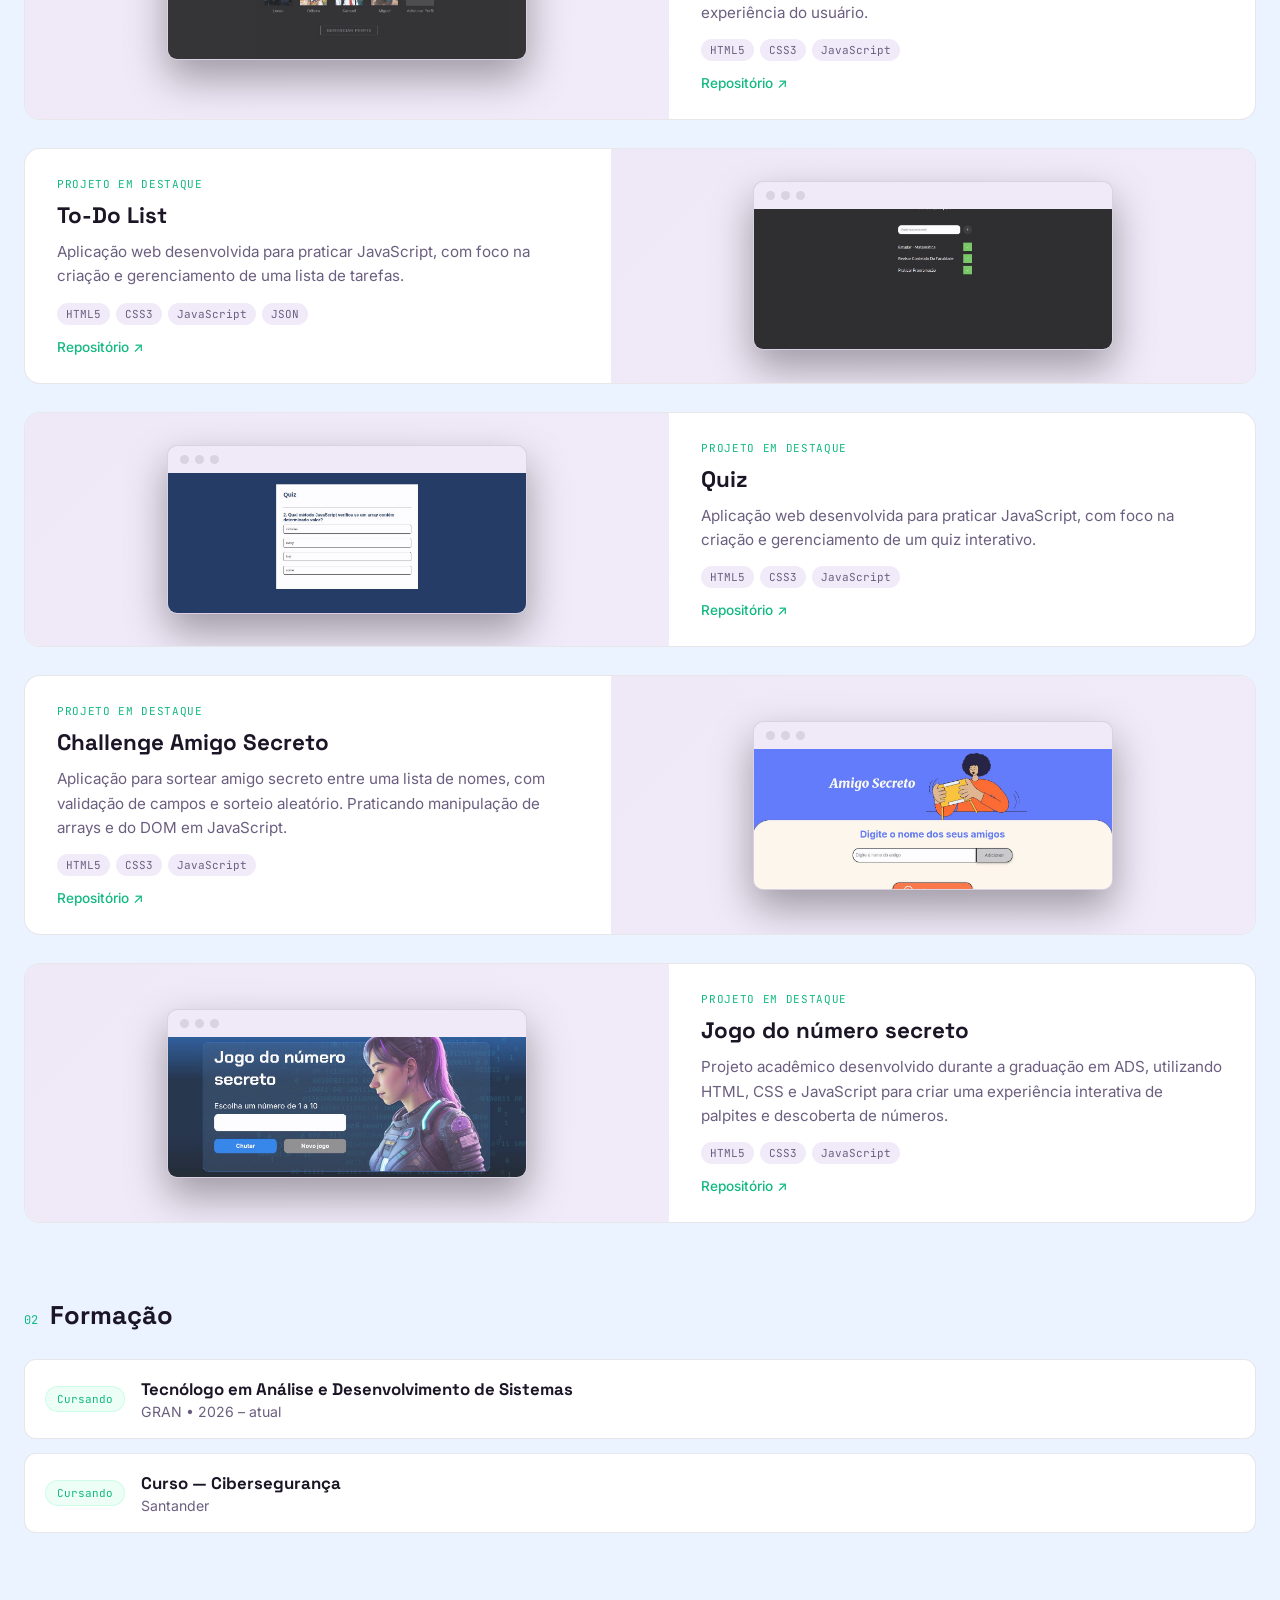
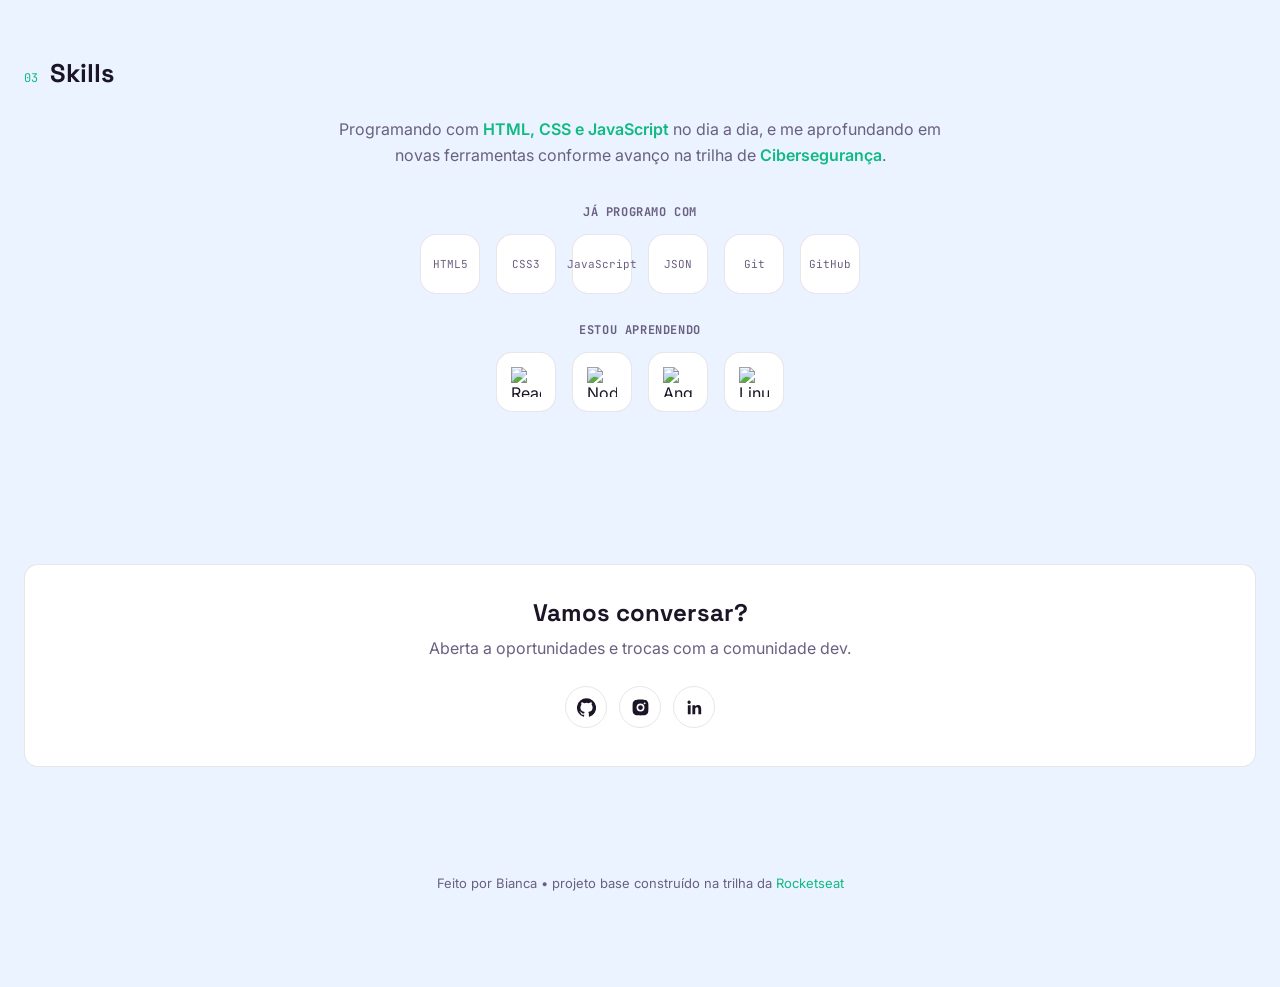
==== commit 3b797e16: "Move arquivos para raiz do repositório" ====
--- a/index.html
+++ b/index.html
@@ -141,6 +141,30 @@
             </div>
             <div class="project-links">
               <a href="https://github.com/Biannca-24/to-do-list-javascript/" target="_blank" rel="noopener">Repositório
+                ↗</a>
+            </div>
+          </div>
+        </article>
+
+        <article class="featured-card">
+          <div class="featured-media">
+            <div class="browser-mock">
+              <div class="bar"><span></span><span></span><span></span></div>
+              <div class="screen">
+                <img src="./assets/projeto-7.jpg" alt="Print da tela do projeto Quiz"
+                  onerror="this.style.display='none'">
+              </div>
+            </div>
+          </div>
+          <div class="featured-body">
+            <span class="featured-eyebrow">Projeto em destaque</span>
+            <h3>Quiz</h3>
+            <p>Aplicação web desenvolvida para praticar JavaScript, com foco na criação e gerenciamento de um quiz interativo.</p>
+            <div class="stack">
+              <span>HTML5</span><span>CSS3</span><span>JavaScript</span>
+            </div>
+            <div class="project-links">
+              <a href="https://github.com/Biannca-24/quiz-javascript/" target="_blank" rel="noopener">Repositório
                 ↗</a>
             </div>
           </div>
